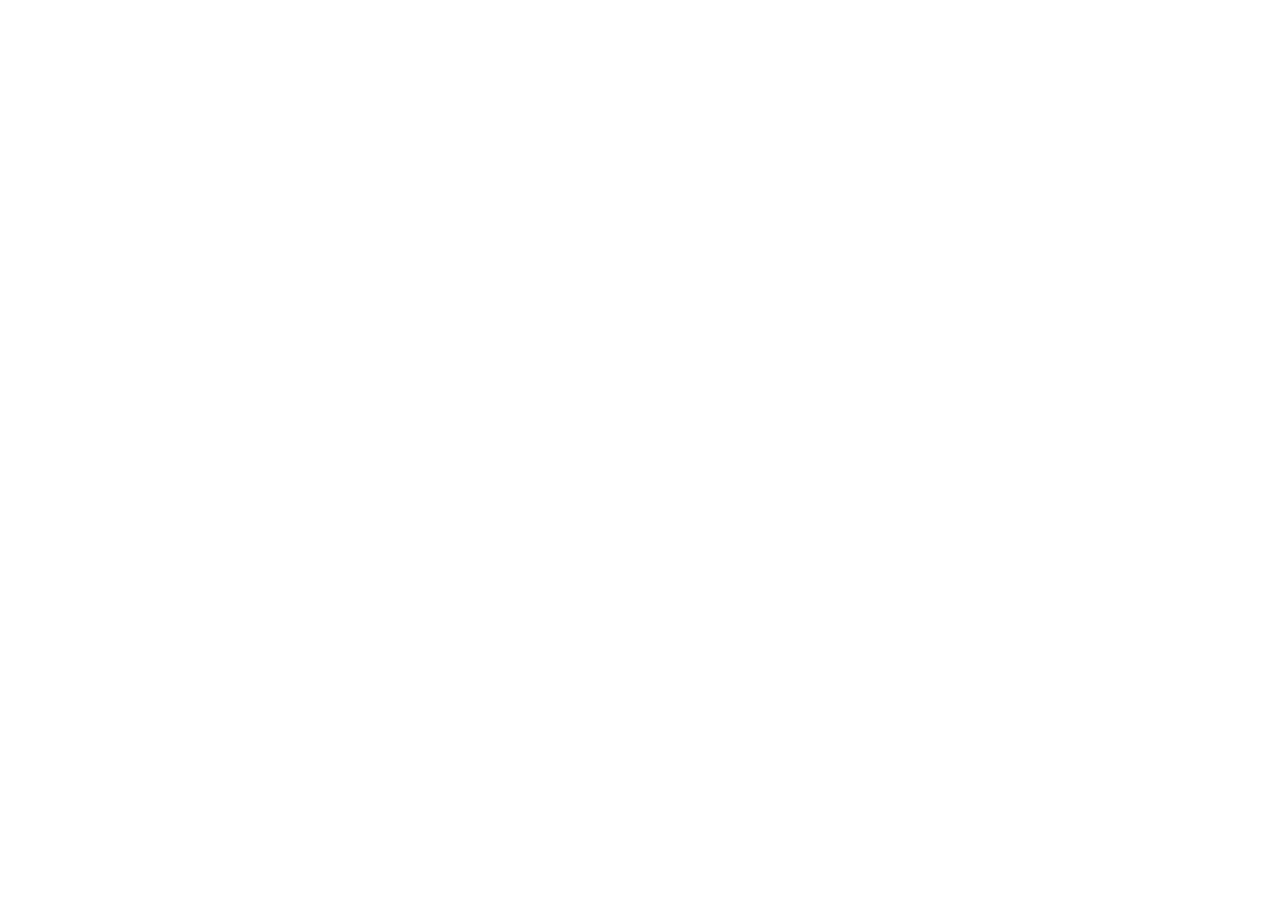
==== contact.html @ 65132873 "Initialisation du projet et structure des fichiers" ====
<!DOCTYPE html>
<html lang="en">
<head>
    <meta charset="UTF-8">
    <meta name="viewport" content="width=device-width, initial-scale=1.0">
    <title>AfriConnectSummit</title>
</head>
<body>
    
</body>
</html>
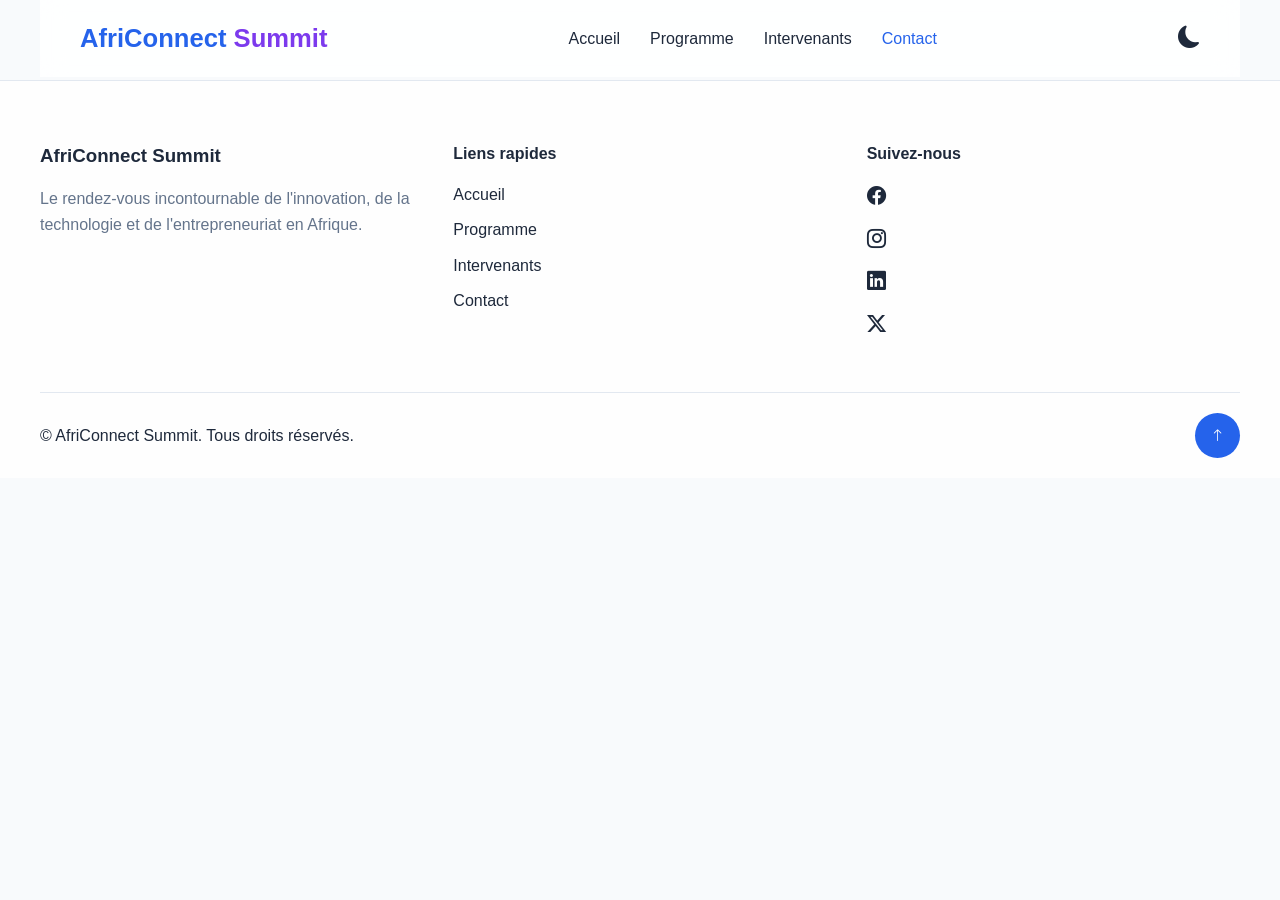
==== commit 2e14bcae: "Creation de la navbar et du footer communs" ====
--- a/contact.html
+++ b/contact.html
@@ -4,8 +4,122 @@
     <meta charset="UTF-8">
     <meta name="viewport" content="width=device-width, initial-scale=1.0">
     <title>AfriConnectSummit</title>
+    <link rel="stylesheet" href="css/style.css">
+    <link href="https://cdn.jsdelivr.net/npm/bootstrap-icons@1.11.3/font/bootstrap-icons.min.css" rel="stylesheet">
+
 </head>
 <body>
+
+    <header>
+
+        <nav class="navbar">
+
+            <a href="index.html" class="logo">
+                AfriConnect <span>Summit</span>
+            </a>
+
+            <ul class="nav-menu">
+
+              <li><a href="index.html">Accueil</a></li>
+
+              <li><a href="programme.html">Programme</a></li>
+
+              <li><a href="intervenants.html">Intervenants</a></li>
+
+              <li><a href="contact.html" class="active">Contact</a></li>
+
+            </ul>
+
+           <div class="nav-actions">
+
+                <button id="theme-toggle" aria-label="Changer de thème">
+
+                   <i class="bi bi-moon-fill"></i>
+
+                </button>
+
+                <button id="menu-toggle" aria-label="Ouvrir le menu">
+
+                   <i class="bi bi-list"></i>
+
+                </button>
+
+            </div>
+
+        </nav>
+
+    </header>
+
+    <main>
+
+    </main>
+
+    <footer>
+
+       <div class="footer-container">
+
+           <div class="footer-about">
+
+               <h3>AfriConnect Summit</h3>
+
+                <p>
+                  Le rendez-vous incontournable de l'innovation, de la technologie
+                  et de l'entrepreneuriat en Afrique.
+                </p>
+
+            </div>
+
+            <div class="footer-links">
+
+               <h4>Liens rapides</h4>
+
+               <ul>
+
+                 <li><a href="index.html">Accueil</a></li>
+
+                 <li><a href="programme.html">Programme</a></li>
+
+                 <li><a href="intervenants.html">Intervenants</a></li>
+
+                 <li><a href="contact.html">Contact</a></li>
+
+                </ul>
+
+            </div>
+
+            <div class="footer-social">
+
+              <h4>Suivez-nous</h4>
+
+              <a href="#"><i class="bi bi-facebook"></i></a>
+              <a href="#"><i class="bi bi-instagram"></i></a>
+              <a href="#"><i class="bi bi-linkedin"></i></a>
+              <a href="#"><i class="bi bi-twitter-x"></i></a>
+
+            </div>
+
+        </div>
+
+        <hr>
+
+        <div class="footer-bottom">
+
+           <p>
+              &copy; <span id="current-year"></span> AfriConnect Summit.
+              Tous droits réservés.
+           </p>
+
+           <button id="back-to-top" aria-label="Retour en haut">
+              <i class="bi bi-arrow-up"></i>
+           </button>
+
+        </div>
+
+    </footer>
+
+    
+
+    <script src="js/main.js"></script>
     
 </body>
 </html>
--- a/css/style.css
+++ b/css/style.css
@@ -0,0 +1,379 @@
+/* VARIABLES CSS */
+:root{
+
+    --primary-color:#2563EB;
+    --secondary-color:#7C3AED;
+
+    --background-color:#F8FAFC;
+    --surface-color:rgba(255,255,255,.85);
+
+    --text-color:#1E293B;
+    --text-light:#64748B;
+
+    --border-color:#E2E8F0;
+
+    --shadow:0 10px 30px rgba(0,0,0,.08);
+
+    --radius:15px;
+
+    --transition:all .3s ease;
+
+}
+
+[data-theme="dark"]{
+
+    --background-color:#020617;
+
+    --surface-color:rgba(15,23,42,.9);
+
+    --text-color:#F8FAFC;
+
+    --text-light:#CBD5E1;
+
+    --border-color:#334155;
+
+}
+/* STYLE GENERALE */
+*{
+    margin:0;
+    padding:0;
+    box-sizing:border-box;
+}
+
+body{
+
+    font-family:Arial, Helvetica, sans-serif;
+
+    background:var(--background-color);
+
+    color:var(--text-color);
+
+    transition:var(--transition);
+
+    line-height:1.6;
+
+}
+
+a{
+
+    text-decoration:none;
+
+    color:inherit;
+
+}
+
+ul{
+
+    list-style:none;
+
+}
+
+img{
+
+    max-width:100%;
+
+    display:block;
+
+}
+/* HEADER */
+header{
+
+    position: fixed;
+
+    top: 0;
+
+    left: 0;
+
+    width: 100%;
+
+    z-index: 1000;
+
+}
+
+/* NAVBAR */
+
+.navbar{
+
+    max-width: 1200px;
+
+    margin: auto;
+
+    padding: 18px 40px;
+
+    display: flex;
+
+    justify-content: space-between;
+
+    align-items: center;
+
+    background: var(--surface-color);
+
+    backdrop-filter: blur(12px);
+
+    transition: var(--transition);
+
+}
+
+.logo{
+
+    font-size: 1.6rem;
+
+    font-weight: 700;
+
+    color: var(--primary-color);
+
+}
+
+.logo span{
+
+    color: var(--secondary-color);
+
+}
+
+.nav-menu{
+
+    display: flex;
+
+    gap: 30px;
+
+}
+
+.nav-menu a{
+
+    font-weight: 500;
+
+    transition: var(--transition);
+
+}
+
+.nav-menu a:hover,
+
+.nav-menu a.active{
+
+    color: var(--primary-color);
+
+}
+
+.nav-actions{
+
+    display: flex;
+
+    align-items: center;
+
+    gap: 15px;
+
+}
+
+#theme-toggle,
+
+#menu-toggle{
+
+    border: none;
+
+    background: transparent;
+
+    cursor: pointer;
+
+    font-size: 1.4rem;
+
+    color: var(--text-color);
+
+    transition: var(--transition);
+
+}
+
+#theme-toggle:hover,
+
+#menu-toggle:hover{
+
+    color: var(--primary-color);
+
+}
+
+/* FOOTER */
+
+footer{
+
+    background: var(--surface-color);
+
+    margin-top: 80px;
+
+    padding: 60px 40px 20px;
+
+    border-top: 1px solid var(--border-color);
+
+}
+
+.footer-container{
+
+    max-width: 1200px;
+
+    margin: auto;
+
+    display: grid;
+
+    grid-template-columns: repeat(3,1fr);
+
+    gap: 40px;
+
+}
+
+.footer-about p{
+
+    margin-top: 15px;
+
+    color: var(--text-light);
+
+}
+
+.footer-links ul{
+
+    margin-top: 15px;
+
+}
+
+.footer-links li{
+
+    margin-bottom: 10px;
+
+}
+
+.footer-links a{
+
+    transition: var(--transition);
+
+}
+
+.footer-links a:hover{
+
+    color: var(--primary-color);
+
+}
+
+.footer-social{
+
+    display: flex;
+
+    flex-direction: column;
+
+}
+
+.footer-social h4{
+
+    margin-bottom: 15px;
+
+}
+
+.footer-social a{
+
+    margin-bottom: 12px;
+
+    font-size: 1.2rem;
+
+    transition: var(--transition);
+
+}
+
+.footer-social a:hover{
+
+    color: var(--primary-color);
+
+}
+
+hr{
+
+    margin: 40px 0 20px;
+
+    border: none;
+
+    border-top: 1px solid var(--border-color);
+
+}
+
+.footer-bottom{
+
+    max-width: 1200px;
+
+    margin: auto;
+
+    display: flex;
+
+    justify-content: space-between;
+
+    align-items: center;
+
+}
+
+/* Bouton RETOUR EN HAUT */
+
+#back-to-top{
+
+    width: 45px;
+
+    height: 45px;
+
+    border: none;
+
+    border-radius: 50%;
+
+    background: var(--primary-color);
+
+    color: white;
+
+    cursor: pointer;
+
+    transition: var(--transition);
+
+}
+
+#back-to-top:hover{
+
+    transform: translateY(-5px);
+
+}
+/* RESPONSIVE DE LA NAVBAR */
+#menu-toggle{
+    display: none;
+}
+
+@media (max-width:768px){
+
+    .nav-menu{
+
+        position: fixed;
+
+        top: 80px;
+
+        left: -100%;
+
+        width: 100%;
+
+        background: var(--surface-color);
+
+        backdrop-filter: blur(12px);
+
+        flex-direction: column;
+
+        align-items: center;
+
+        gap: 20px;
+
+        padding: 30px 0;
+
+        transition: var(--transition);
+
+    }
+
+    .nav-menu.active{
+
+        left: 0;
+
+    }
+
+    #menu-toggle{
+
+        display: block;
+
+    }
+
+}
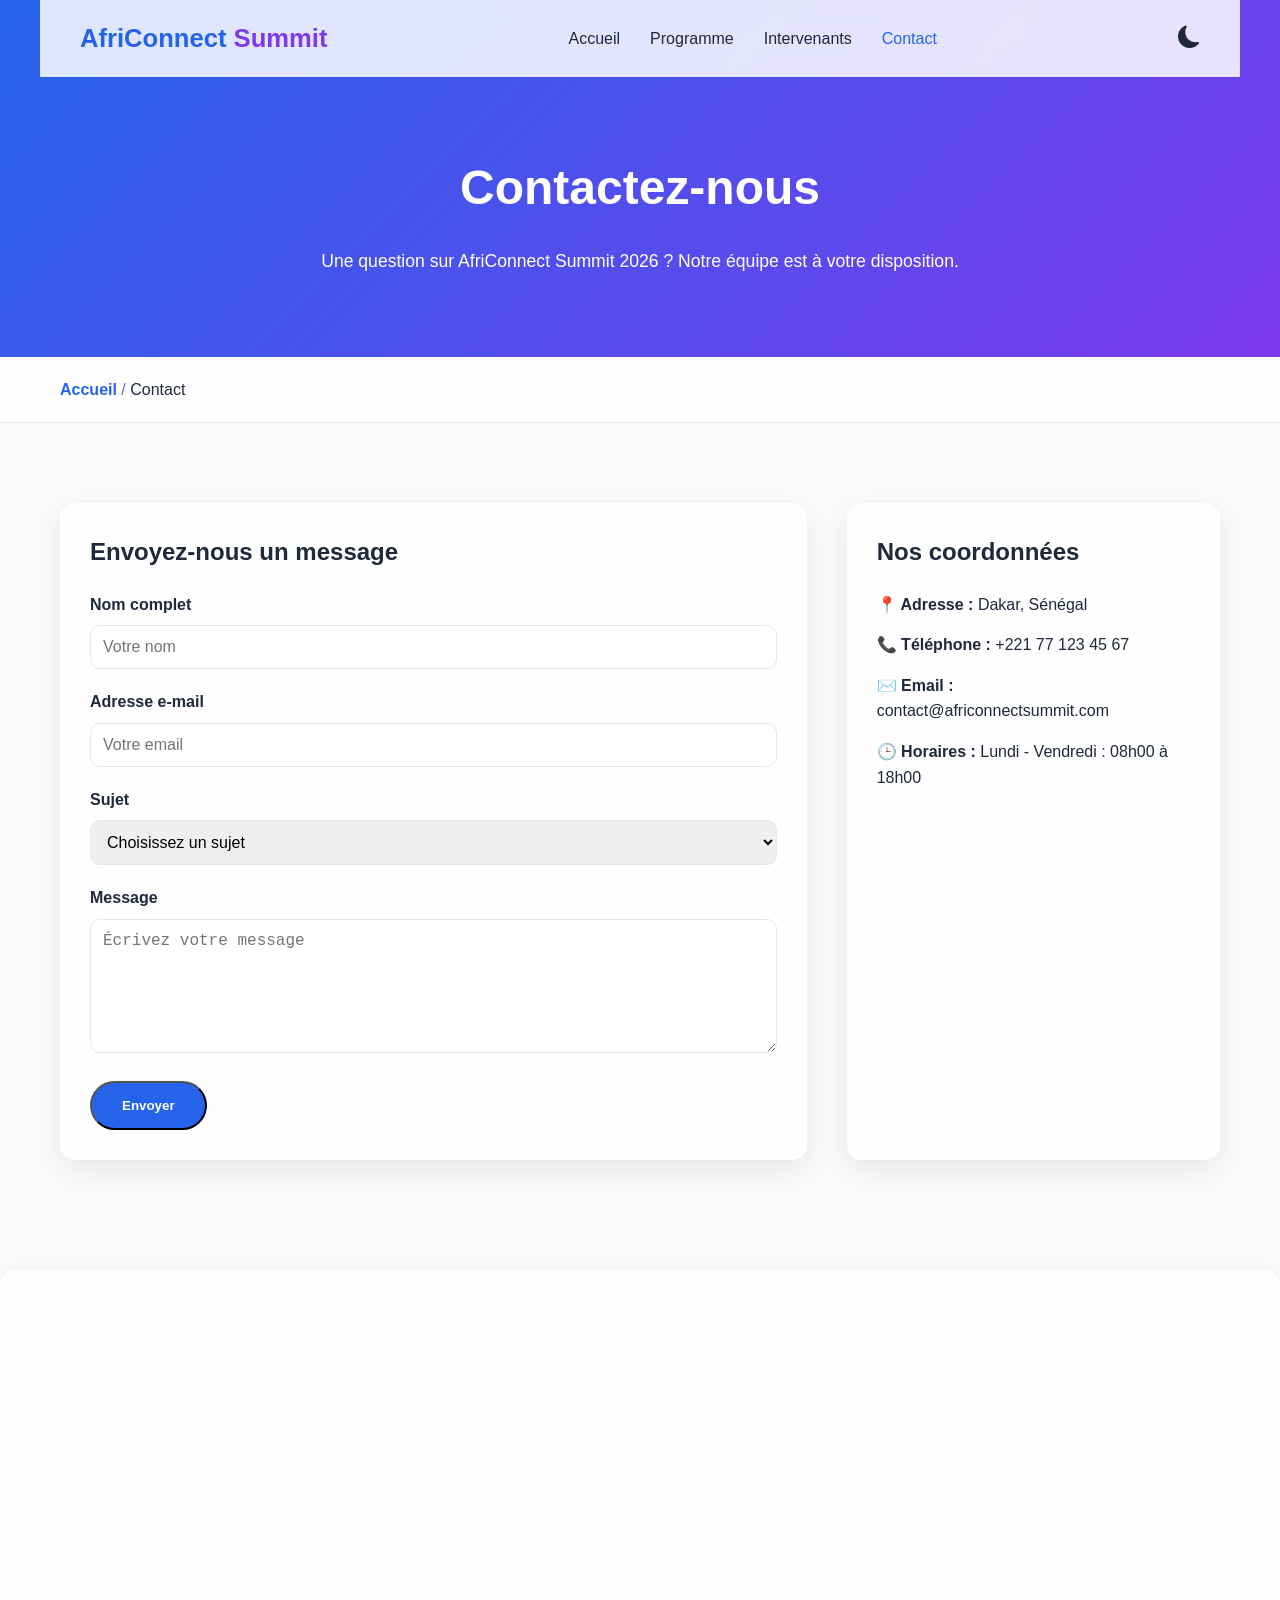
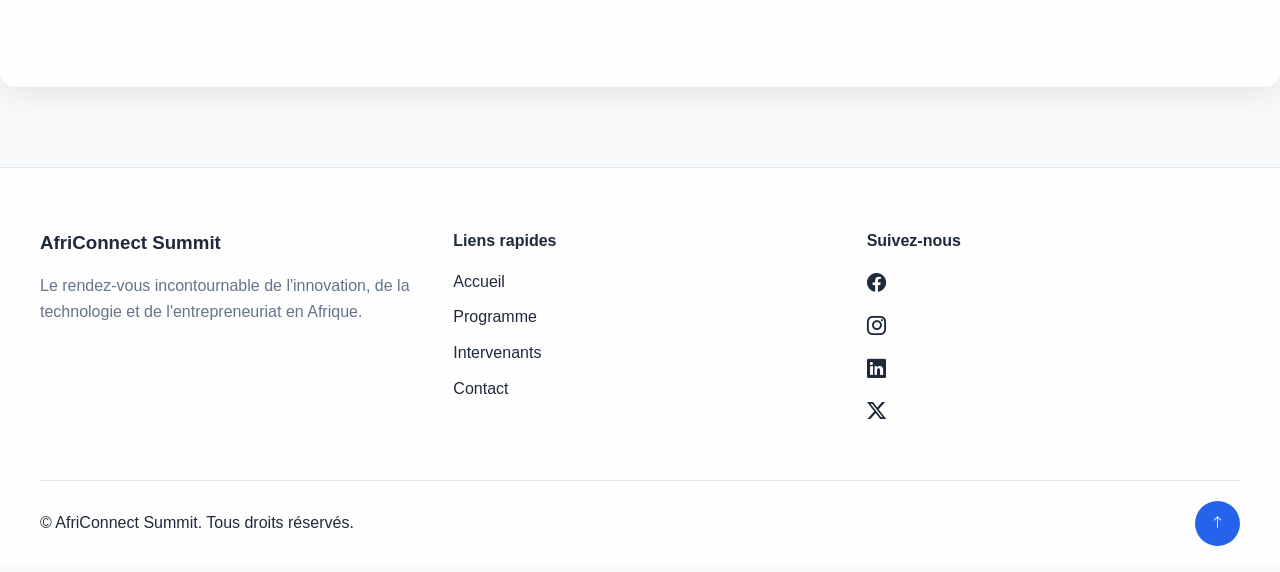
==== commit 84b4d2a0: "Creation de la page contact et mise en forme" ====
--- a/contact.html
+++ b/contact.html
@@ -1,5 +1,6 @@
 <!DOCTYPE html>
 <html lang="en">
+
 <head>
     <meta charset="UTF-8">
     <meta name="viewport" content="width=device-width, initial-scale=1.0">
@@ -8,6 +9,7 @@
     <link href="https://cdn.jsdelivr.net/npm/bootstrap-icons@1.11.3/font/bootstrap-icons.min.css" rel="stylesheet">
 
 </head>
+
 <body>
 
     <header>
@@ -20,27 +22,27 @@
 
             <ul class="nav-menu">
 
-              <li><a href="index.html">Accueil</a></li>
-
-              <li><a href="programme.html">Programme</a></li>
-
-              <li><a href="intervenants.html">Intervenants</a></li>
-
-              <li><a href="contact.html" class="active">Contact</a></li>
+                <li><a href="index.html">Accueil</a></li>
+
+                <li><a href="programme.html">Programme</a></li>
+
+                <li><a href="intervenant.html">Intervenants</a></li>
+
+                <li><a href="contact.html" class="active">Contact</a></li>
 
             </ul>
 
-           <div class="nav-actions">
+            <div class="nav-actions">
 
                 <button id="theme-toggle" aria-label="Changer de thème">
 
-                   <i class="bi bi-moon-fill"></i>
+                    <i class="bi bi-moon-fill"></i>
 
                 </button>
 
                 <button id="menu-toggle" aria-label="Ouvrir le menu">
 
-                   <i class="bi bi-list"></i>
+                    <i class="bi bi-list"></i>
 
                 </button>
 
@@ -52,36 +54,171 @@
 
     <main>
 
+        <!--section hero -->
+        <section class="page-hero">
+
+            <div class="container">
+
+                <h1>Contactez-nous</h1>
+
+                <p>
+                    Une question sur AfriConnect Summit 2026 ? Notre équipe est à votre disposition.
+                </p>
+
+            </div>
+
+        </section>
+
+        <!-- fil d'ariane -->
+
+        <section class="breadcrumb">
+
+            <div class="container">
+
+                <p>
+
+                    <a href="index.html">Accueil</a>
+
+                    /
+
+                    <span>Contact</span>
+
+                </p>
+
+            </div>
+
+        </section>
+
+        <!-- formulaire -->
+
+        <section class="contact">
+
+            <div class="container">
+
+                <div class="contact-grid">
+
+                    <!-- Formulaire de contact -->
+
+                    <div class="contact-form">
+
+                        <h2>Envoyez-nous un message</h2>
+
+                        <form>
+
+                            <div class="form-group">
+
+                                <label for="nom">Nom complet</label>
+
+                                <input type="text" id="nom" placeholder="Votre nom">
+
+                            </div>
+
+                            <div class="form-group">
+
+                                <label for="email">Adresse e-mail</label>
+
+                                <input type="email" id="email" placeholder="Votre email">
+
+                            </div>
+
+                            <div class="form-group">
+
+                                <label for="sujet">Sujet</label>
+
+                                <select id="sujet">
+
+                                    <option>Choisissez un sujet</option>
+                                    <option>Inscription</option>
+                                    <option>Partenariat</option>
+                                    <option>Information</option>
+                                    <option>Autre</option>
+
+                                </select>
+
+                            </div>
+
+                            <div class="form-group">
+
+                                <label for="message">Message</label>
+
+                                <textarea id="message" rows="6" placeholder="Écrivez votre message"></textarea>
+
+                            </div>
+
+                            <button type="submit" class="btn btn-primary">
+
+                                Envoyer
+
+                            </button>
+
+                        </form>
+
+                    </div>
+
+                    <!-- Informations -->
+
+                    <div class="contact-info">
+
+                        <h2>Nos coordonnées</h2>
+
+                        <p><strong>📍 Adresse :</strong> Dakar, Sénégal</p>
+
+                        <p><strong>📞 Téléphone :</strong> +221 77 123 45 67</p>
+
+                        <p><strong>✉️ Email :</strong> contact@africonnectsummit.com</p>
+
+                        <p><strong>🕒 Horaires :</strong> Lundi - Vendredi : 08h00 à 18h00</p>
+
+                    </div>
+
+                </div>
+
+            </div>
+
+        </section>
+        <!-- maps -->
+
+        <div class="contact-map">
+
+            <iframe src="https://www.google.com/maps?q=Dakar,+Senegal&output=embed" width="100%" height="350"
+                style="border:0;" allowfullscreen="" loading="lazy">
+            </iframe>
+
+        </div>
+
+
+
     </main>
 
     <footer>
 
-       <div class="footer-container">
-
-           <div class="footer-about">
-
-               <h3>AfriConnect Summit</h3>
+        <div class="footer-container">
+
+            <div class="footer-about">
+
+                <h3>AfriConnect Summit</h3>
 
                 <p>
-                  Le rendez-vous incontournable de l'innovation, de la technologie
-                  et de l'entrepreneuriat en Afrique.
+                    Le rendez-vous incontournable de l'innovation, de la technologie
+                    et de l'entrepreneuriat en Afrique.
                 </p>
 
             </div>
 
+
             <div class="footer-links">
 
-               <h4>Liens rapides</h4>
-
-               <ul>
-
-                 <li><a href="index.html">Accueil</a></li>
-
-                 <li><a href="programme.html">Programme</a></li>
-
-                 <li><a href="intervenants.html">Intervenants</a></li>
-
-                 <li><a href="contact.html">Contact</a></li>
+                <h4>Liens rapides</h4>
+
+                <ul>
+
+                    <li><a href="index.html">Accueil</a></li>
+
+                    <li><a href="programme.html">Programme</a></li>
+
+                    <li><a href="intervenants.html">Intervenants</a></li>
+
+                    <li><a href="contact.html">Contact</a></li>
 
                 </ul>
 
@@ -89,12 +226,12 @@
 
             <div class="footer-social">
 
-              <h4>Suivez-nous</h4>
-
-              <a href="#"><i class="bi bi-facebook"></i></a>
-              <a href="#"><i class="bi bi-instagram"></i></a>
-              <a href="#"><i class="bi bi-linkedin"></i></a>
-              <a href="#"><i class="bi bi-twitter-x"></i></a>
+                <h4>Suivez-nous</h4>
+
+                <a href="#"><i class="bi bi-facebook"></i></a>
+                <a href="#"><i class="bi bi-instagram"></i></a>
+                <a href="#"><i class="bi bi-linkedin"></i></a>
+                <a href="#"><i class="bi bi-twitter-x"></i></a>
 
             </div>
 
@@ -104,22 +241,23 @@
 
         <div class="footer-bottom">
 
-           <p>
-              &copy; <span id="current-year"></span> AfriConnect Summit.
-              Tous droits réservés.
-           </p>
-
-           <button id="back-to-top" aria-label="Retour en haut">
-              <i class="bi bi-arrow-up"></i>
-           </button>
+            <p>
+                &copy; <span id="current-year"></span> AfriConnect Summit.
+                Tous droits réservés.
+            </p>
+
+            <button id="back-to-top" aria-label="Retour en haut">
+                <i class="bi bi-arrow-up"></i>
+            </button>
 
         </div>
 
     </footer>
 
-    
+
 
     <script src="js/main.js"></script>
-    
+
 </body>
+
 </html>
--- a/css/style.css
+++ b/css/style.css
@@ -1,82 +1,84 @@
 /* VARIABLES CSS */
-:root{
-
-    --primary-color:#2563EB;
-    --secondary-color:#7C3AED;
-
-    --background-color:#F8FAFC;
-    --surface-color:rgba(255,255,255,.85);
-
-    --text-color:#1E293B;
-    --text-light:#64748B;
-
-    --border-color:#E2E8F0;
-
-    --shadow:0 10px 30px rgba(0,0,0,.08);
-
-    --radius:15px;
-
-    --transition:all .3s ease;
-
-}
-
-[data-theme="dark"]{
-
-    --background-color:#020617;
-
-    --surface-color:rgba(15,23,42,.9);
-
-    --text-color:#F8FAFC;
-
-    --text-light:#CBD5E1;
-
-    --border-color:#334155;
-
-}
+:root {
+
+    --primary-color: #2563EB;
+    --secondary-color: #7C3AED;
+
+    --background-color: #F8FAFC;
+    --surface-color: rgba(255, 255, 255, .85);
+
+    --text-color: #1E293B;
+    --text-light: #64748B;
+
+    --border-color: #E2E8F0;
+
+    --shadow: 0 10px 30px rgba(0, 0, 0, .08);
+
+    --radius: 15px;
+
+    --transition: all .3s ease;
+
+}
+
+[data-theme="dark"] {
+
+    --background-color: #020617;
+
+    --surface-color: rgba(15, 23, 42, .9);
+
+    --text-color: #F8FAFC;
+
+    --text-light: #CBD5E1;
+
+    --border-color: #334155;
+
+}
+
 /* STYLE GENERALE */
-*{
-    margin:0;
-    padding:0;
-    box-sizing:border-box;
-}
-
-body{
-
-    font-family:Arial, Helvetica, sans-serif;
-
-    background:var(--background-color);
-
-    color:var(--text-color);
-
-    transition:var(--transition);
-
-    line-height:1.6;
-
-}
-
-a{
-
-    text-decoration:none;
-
-    color:inherit;
-
-}
-
-ul{
-
-    list-style:none;
-
-}
-
-img{
-
-    max-width:100%;
-
-    display:block;
-
-}
+* {
+    margin: 0;
+    padding: 0;
+    box-sizing: border-box;
+}
+
+body {
+
+    font-family: Arial, Helvetica, sans-serif;
+
+    background: var(--background-color);
+
+    color: var(--text-color);
+
+    transition: var(--transition);
+
+    line-height: 1.6;
+
+}
+
+a {
+
+    text-decoration: none;
+
+    color: inherit;
+
+}
+
+ul {
+
+    list-style: none;
+
+}
+
+img {
+
+    max-width: 100%;
+
+    display: block;
+
+}
+
 /* HEADER */
-header{
+header {
 
     position: fixed;
 
@@ -92,7 +94,7 @@
 
 /* NAVBAR */
 
-.navbar{
+.navbar {
 
     max-width: 1200px;
 
@@ -114,7 +116,7 @@
 
 }
 
-.logo{
+.logo {
 
     font-size: 1.6rem;
 
@@ -124,13 +126,13 @@
 
 }
 
-.logo span{
+.logo span {
 
     color: var(--secondary-color);
 
 }
 
-.nav-menu{
+.nav-menu {
 
     display: flex;
 
@@ -138,7 +140,7 @@
 
 }
 
-.nav-menu a{
+.nav-menu a {
 
     font-weight: 500;
 
@@ -148,13 +150,13 @@
 
 .nav-menu a:hover,
 
-.nav-menu a.active{
+.nav-menu a.active {
 
     color: var(--primary-color);
 
 }
 
-.nav-actions{
+.nav-actions {
 
     display: flex;
 
@@ -166,7 +168,7 @@
 
 #theme-toggle,
 
-#menu-toggle{
+#menu-toggle {
 
     border: none;
 
@@ -184,7 +186,7 @@
 
 #theme-toggle:hover,
 
-#menu-toggle:hover{
+#menu-toggle:hover {
 
     color: var(--primary-color);
 
@@ -192,7 +194,7 @@
 
 /* FOOTER */
 
-footer{
+footer {
 
     background: var(--surface-color);
 
@@ -204,7 +206,7 @@
 
 }
 
-.footer-container{
+.footer-container {
 
     max-width: 1200px;
 
@@ -212,13 +214,13 @@
 
     display: grid;
 
-    grid-template-columns: repeat(3,1fr);
+    grid-template-columns: repeat(3, 1fr);
 
     gap: 40px;
 
 }
 
-.footer-about p{
+.footer-about p {
 
     margin-top: 15px;
 
@@ -226,31 +228,31 @@
 
 }
 
-.footer-links ul{
+.footer-links ul {
 
     margin-top: 15px;
 
 }
 
-.footer-links li{
+.footer-links li {
 
     margin-bottom: 10px;
 
 }
 
-.footer-links a{
-
-    transition: var(--transition);
-
-}
-
-.footer-links a:hover{
+.footer-links a {
+
+    transition: var(--transition);
+
+}
+
+.footer-links a:hover {
 
     color: var(--primary-color);
 
 }
 
-.footer-social{
+.footer-social {
 
     display: flex;
 
@@ -258,13 +260,13 @@
 
 }
 
-.footer-social h4{
+.footer-social h4 {
 
     margin-bottom: 15px;
 
 }
 
-.footer-social a{
+.footer-social a {
 
     margin-bottom: 12px;
 
@@ -274,13 +276,13 @@
 
 }
 
-.footer-social a:hover{
+.footer-social a:hover {
 
     color: var(--primary-color);
 
 }
 
-hr{
+hr {
 
     margin: 40px 0 20px;
 
@@ -290,7 +292,7 @@
 
 }
 
-.footer-bottom{
+.footer-bottom {
 
     max-width: 1200px;
 
@@ -306,7 +308,7 @@
 
 /* Bouton RETOUR EN HAUT */
 
-#back-to-top{
+#back-to-top {
 
     width: 45px;
 
@@ -326,19 +328,20 @@
 
 }
 
-#back-to-top:hover{
+#back-to-top:hover {
 
     transform: translateY(-5px);
 
 }
+
 /* RESPONSIVE DE LA NAVBAR */
-#menu-toggle{
+#menu-toggle {
     display: none;
 }
 
-@media (max-width:768px){
-
-    .nav-menu{
+@media (max-width:768px) {
+
+    .nav-menu {
 
         position: fixed;
 
@@ -364,16 +367,930 @@
 
     }
 
-    .nav-menu.active{
+    .nav-menu.active {
 
         left: 0;
 
     }
 
-    #menu-toggle{
+    #menu-toggle {
 
         display: block;
 
     }
 
+}
+
+/* HERO */
+.hero {
+
+    min-height: 100vh;
+
+    display: flex;
+
+    justify-content: center;
+
+    align-items: center;
+
+    text-align: center;
+
+    padding: 120px 20px 80px;
+
+}
+
+.hero-content {
+
+    max-width: 800px;
+
+}
+
+.hero-tag {
+
+    display: inline-block;
+
+    padding: 10px 20px;
+
+    border-radius: 50px;
+
+    background: rgba(37, 99, 235, .1);
+
+    color: var(--primary-color);
+
+    font-weight: 600;
+
+    margin-bottom: 20px;
+
+}
+
+.hero h1 {
+
+    font-size: 3.5rem;
+
+    margin-bottom: 20px;
+
+    line-height: 1.2;
+
+}
+
+.hero-description {
+
+    font-size: 1.2rem;
+
+    color: var(--text-light);
+
+    margin-bottom: 35px;
+
+}
+
+/* hero bouton */
+.hero-buttons {
+
+    display: flex;
+
+    justify-content: center;
+
+    gap: 20px;
+
+    flex-wrap: wrap;
+
+}
+
+.btn {
+
+    display: inline-block;
+
+    padding: 15px 30px;
+
+    border-radius: 50px;
+
+    font-weight: 600;
+
+    transition: var(--transition);
+
+}
+
+.btn-primary {
+
+    background: var(--primary-color);
+
+    color: #fff;
+
+}
+
+.btn-secondary {
+
+    border: 2px solid var(--primary-color);
+
+    color: var(--primary-color);
+
+}
+
+.btn:hover {
+
+    transform: translateY(-3px);
+
+    box-shadow: var(--shadow);
+
+}
+
+/* chiffre clè */
+.container {
+
+    max-width: 1200px;
+
+    margin: auto;
+
+    padding: 0 20px;
+
+}
+
+.stats {
+
+    padding: 100px 0;
+
+}
+
+.stats h2 {
+
+    text-align: center;
+
+    margin-bottom: 50px;
+
+    font-size: 2.5rem;
+
+}
+
+.stats-grid {
+
+    display: grid;
+
+    grid-template-columns: repeat(auto-fit, minmax(220px, 1fr));
+
+    gap: 30px;
+
+}
+
+.stat-card {
+
+    background: var(--surface-color);
+
+    padding: 35px 25px;
+
+    border-radius: var(--radius);
+
+    text-align: center;
+
+    box-shadow: var(--shadow);
+
+    transition: var(--transition);
+
+}
+
+.stat-card:hover {
+
+    transform: translateY(-8px);
+
+}
+
+.stat-card h3 {
+
+    font-size: 2.8rem;
+
+    color: var(--primary-color);
+
+    margin-bottom: 10px;
+
+}
+
+.stat-card p {
+
+    color: var(--text-light);
+
+    font-size: 1.1rem;
+
+}
+
+/* pouquoi participer */
+.why-participate {
+
+    padding: 100px 0;
+
+}
+
+.why-participate h2 {
+
+    text-align: center;
+
+    font-size: 2.5rem;
+
+    margin-bottom: 20px;
+
+}
+
+.why-grid {
+
+    display: grid;
+
+    grid-template-columns: repeat(auto-fit, minmax(280px, 1fr));
+
+    gap: 30px;
+
+    margin-top: 50px;
+
+}
+
+.why-card {
+
+    background: var(--surface-color);
+
+    padding: 35px;
+
+    border-radius: var(--radius);
+
+    text-align: center;
+
+    box-shadow: var(--shadow);
+
+    transition: var(--transition);
+
+}
+
+.why-card:hover {
+
+    transform: translateY(-8px);
+
+}
+
+.why-card i {
+
+    font-size: 3rem;
+
+    color: var(--primary-color);
+
+    margin-bottom: 20px;
+
+}
+
+.why-card h3 {
+
+    margin-bottom: 15px;
+
+    font-size: 1.4rem;
+
+}
+
+.why-card p {
+
+    color: var(--text-light);
+
+    line-height: 1.7;
+
+}
+
+/* intervenant */
+.featured-speakers {
+
+    padding: 100px 0;
+
+}
+
+.featured-speakers h2 {
+
+    text-align: center;
+
+    font-size: 2.5rem;
+
+    margin-bottom: 15px;
+
+}
+
+.section-description {
+
+    text-align: center;
+
+    color: var(--text-light);
+
+    margin-bottom: 50px;
+
+}
+
+.speakers-grid {
+
+    display: grid;
+
+    grid-template-columns: repeat(auto-fit, minmax(250px, 1fr));
+
+    gap: 30px;
+
+}
+
+.speaker-card {
+
+    background: var(--surface-color);
+
+    border-radius: var(--radius);
+
+    overflow: hidden;
+
+    box-shadow: var(--shadow);
+
+    text-align: center;
+
+    transition: var(--transition);
+
+}
+
+.speaker-card:hover {
+
+    transform: translateY(-8px);
+
+}
+
+.speaker-card img {
+
+    width: 100%;
+
+    height: 280px;
+
+    object-fit: cover;
+
+}
+
+.speaker-card h3 {
+
+    margin: 20px 0 10px;
+
+}
+
+.speaker-card p {
+
+    color: var(--text-light);
+
+    margin-bottom: 20px;
+
+}
+
+.featured-speakers .btn {
+
+    display: block;
+
+    width: max-content;
+
+    margin: 40px auto 0;
+
+}
+
+/* Sponsor */
+.sponsors {
+
+    padding: 100px 0;
+
+}
+
+.sponsors h2 {
+
+    text-align: center;
+
+    font-size: 2.5rem;
+
+    margin-bottom: 15px;
+
+}
+
+.sponsors-grid {
+
+    display: grid;
+
+    grid-template-columns: repeat(3, 1fr);
+
+    gap: 30px;
+
+    margin-top: 50px;
+
+}
+
+.sponsor-card {
+
+    background: var(--surface-color);
+
+    border-radius: var(--radius);
+
+    padding: 30px;
+
+    text-align: center;
+
+    box-shadow: var(--shadow);
+
+    transition: var(--transition);
+
+}
+
+.sponsor-card:hover {
+
+    transform: translateY(-8px);
+
+}
+
+.sponsor-card img {
+
+    width: 150px;
+
+    height: 100px;
+
+    margin: 20px auto 0;
+
+    object-fit: contain;
+
+}
+
+/* programme */
+/* hero */
+
+.page-hero {
+
+    padding: 150px 20px 80px;
+
+    text-align: center;
+
+    background: linear-gradient(135deg,
+            var(--primary-color),
+            var(--secondary-color));
+
+    color: white;
+
+}
+
+.page-hero h1 {
+
+    font-size: 3rem;
+
+    margin-bottom: 20px;
+
+}
+
+.page-hero p {
+
+    max-width: 700px;
+
+    margin: auto;
+
+    line-height: 1.7;
+
+    font-size: 1.1rem;
+
+}
+
+/* fil d'ariane */
+.breadcrumb {
+
+    padding: 20px 0;
+
+    background: var(--surface-color);
+
+    border-bottom: 1px solid var(--border-color);
+
+}
+
+.breadcrumb p {
+
+    color: var(--text-light);
+
+}
+
+.breadcrumb a {
+
+    color: var(--primary-color);
+
+    font-weight: 600;
+
+}
+
+.breadcrumb span {
+
+    color: var(--text-color);
+
+}
+
+/* onglet */
+
+.schedule-tabs {
+
+    padding: 60px 0;
+
+    text-align: center;
+
+}
+
+.tabs {
+
+    display: flex;
+
+    justify-content: center;
+
+    gap: 20px;
+
+    flex-wrap: wrap;
+
+    margin-top: 30px;
+
+}
+
+.tab-btn {
+
+    padding: 15px 30px;
+
+    border: none;
+
+    border-radius: 50px;
+
+    background: var(--surface-color);
+
+    color: var(--text-color);
+
+    cursor: pointer;
+
+    font-size: 1rem;
+
+    font-weight: 600;
+
+    transition: var(--transition);
+
+    box-shadow: var(--shadow);
+
+}
+
+.tab-btn:hover {
+
+    transform: translateY(-3px);
+
+}
+
+.tab-btn.active {
+
+    background: var(--primary-color);
+
+    color: white;
+
+}
+
+/* planning */
+
+.schedule {
+
+    padding: 80px 0;
+
+}
+
+.schedule-content {
+
+    display: none;
+
+}
+
+.schedule-content.active {
+
+    display: block;
+
+}
+
+.session {
+
+    display: flex;
+
+    gap: 25px;
+
+    padding: 25px;
+
+    margin-bottom: 20px;
+
+    background: var(--surface-color);
+
+    border-radius: var(--radius);
+
+    box-shadow: var(--shadow);
+
+}
+
+.time {
+
+    min-width: 90px;
+
+    font-weight: bold;
+
+    color: var(--primary-color);
+
+    font-size: 1.1rem;
+
+}
+
+.session h3 {
+
+    margin-bottom: 10px;
+
+}
+
+.session p {
+
+    color: var(--text-light);
+
+}
+
+/* thematiques */
+
+.topics {
+
+    padding: 100px 0;
+
+}
+
+.topics h2 {
+
+    text-align: center;
+
+    font-size: 2.5rem;
+
+    margin-bottom: 15px;
+
+}
+
+.topics-grid {
+
+    display: grid;
+
+    grid-template-columns: repeat(auto-fit, minmax(220px, 1fr));
+
+    gap: 30px;
+
+    margin-top: 50px;
+
+}
+
+.topic-card {
+
+    background: var(--surface-color);
+
+    padding: 35px 20px;
+
+    border-radius: var(--radius);
+
+    text-align: center;
+
+    box-shadow: var(--shadow);
+
+    transition: var(--transition);
+
+}
+
+.topic-card:hover {
+
+    transform: translateY(-8px);
+
+}
+
+.topic-card i {
+
+    font-size: 3rem;
+
+    color: var(--primary-color);
+
+    margin-bottom: 20px;
+
+}
+
+.topic-card h3 {
+
+    font-size: 1.3rem;
+
+}
+
+/* intervenant */
+
+/* presentation et filtre */
+.speakers-intro {
+
+    padding: 80px 0 40px;
+
+    text-align: center;
+
+}
+
+.speaker-filter {
+
+    padding: 20px 0 60px;
+
+}
+
+.speaker-filter .container {
+
+    display: flex;
+
+    justify-content: center;
+
+    gap: 15px;
+
+    flex-wrap: wrap;
+
+}
+
+.filter-btn {
+
+    padding: 12px 25px;
+
+    border: none;
+
+    border-radius: 30px;
+
+    background: var(--surface-color);
+
+    color: var(--text-color);
+
+    cursor: pointer;
+
+    font-weight: 600;
+
+    transition: var(--transition);
+
+    box-shadow: var(--shadow);
+
+}
+
+.filter-btn:hover {
+
+    transform: translateY(-3px);
+
+}
+
+.filter-btn.active {
+
+    background: var(--primary-color);
+
+    color: white;
+
+}
+
+/* cartes des intervenants */
+.speakers {
+
+    padding: 40px 0 100px;
+
+}
+
+.speakers-grid {
+
+    display: grid;
+
+    grid-template-columns: repeat(auto-fit, minmax(280px, 1fr));
+
+    gap: 30px;
+
+}
+
+.speaker-card {
+
+    background: var(--surface-color);
+
+    border-radius: var(--radius);
+
+    overflow: hidden;
+
+    box-shadow: var(--shadow);
+
+    transition: var(--transition);
+
+    text-align: center;
+
+}
+
+.speaker-card:hover {
+
+    transform: translateY(-8px);
+
+}
+
+.speaker-card img {
+
+    width: 100%;
+
+    height: 300px;
+
+    object-fit: cover;
+
+}
+
+.speaker-card h3 {
+
+    margin: 20px 0 10px;
+
+}
+
+.speaker-role {
+
+    color: var(--primary-color);
+
+    font-weight: 600;
+
+    margin-bottom: 15px;
+
+}
+
+.speaker-card p {
+
+    padding: 0 20px 20px;
+
+    color: var(--text-light);
+
+    line-height: 1.6;
+
+}
+
+/* contact */
+.contact {
+
+    padding: 80px 0;
+
+}
+
+.contact-grid {
+
+    display: grid;
+
+    grid-template-columns: 2fr 1fr;
+
+    gap: 40px;
+
+}
+
+.contact-form,
+.contact-info,
+.contact-map {
+
+    background: var(--surface-color);
+
+    padding: 30px;
+
+    border-radius: var(--radius);
+
+    box-shadow: var(--shadow);
+
+}
+
+.contact-form h2,
+.contact-info h2 {
+
+    margin-bottom: 20px;
+
+}
+
+.form-group {
+
+    margin-bottom: 20px;
+
+}
+
+.form-group label {
+
+    display: block;
+
+    margin-bottom: 8px;
+
+    font-weight: 600;
+
+}
+
+.form-group input,
+.form-group select,
+.form-group textarea {
+
+    width: 100%;
+
+    padding: 12px;
+
+    border: 1px solid var(--border-color);
+
+    border-radius: 10px;
+
+    font-size: 1rem;
+
+}
+
+.form-group textarea {
+
+    resize: vertical;
+
+}
+
+.contact-info p {
+
+    margin-bottom: 15px;
+
+    line-height: 1.6;
+
+}
+
+.contact-map {
+
+    margin-top: 30px;
+
+    overflow: hidden;
+
 }
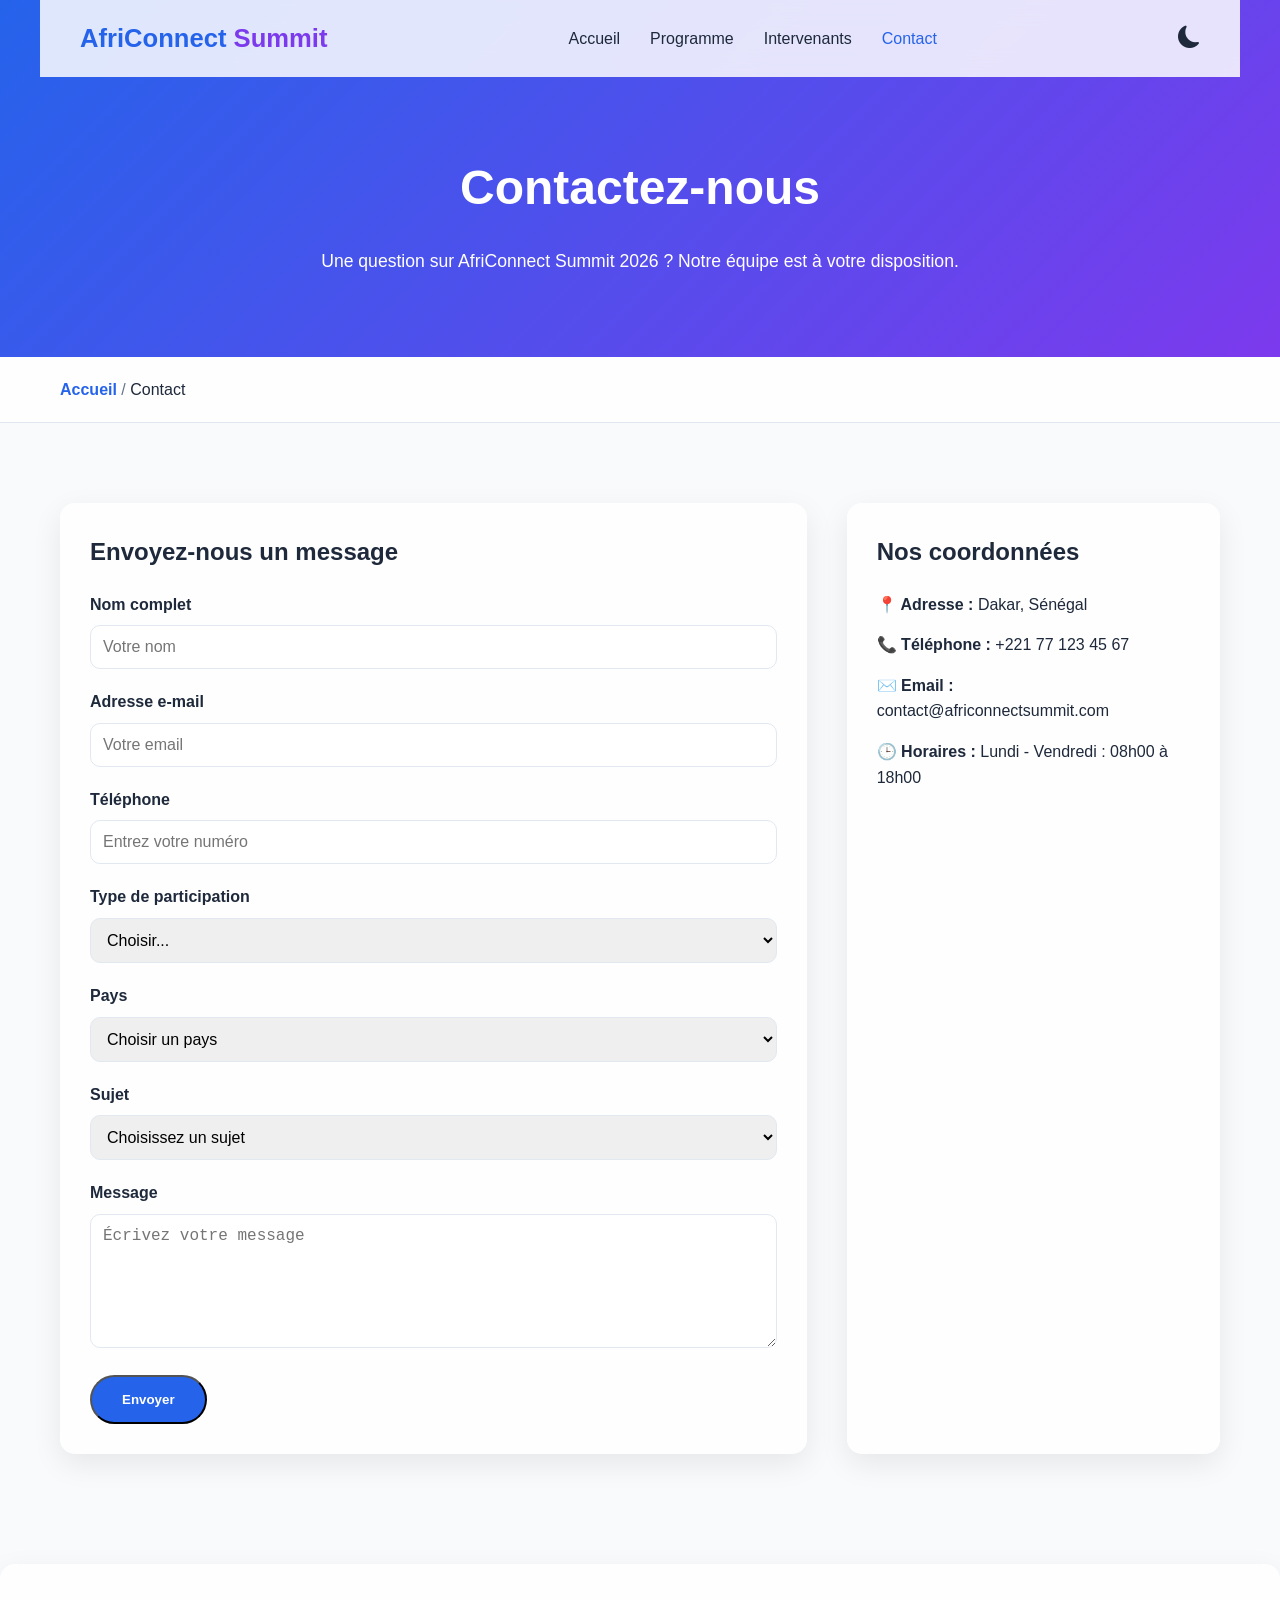
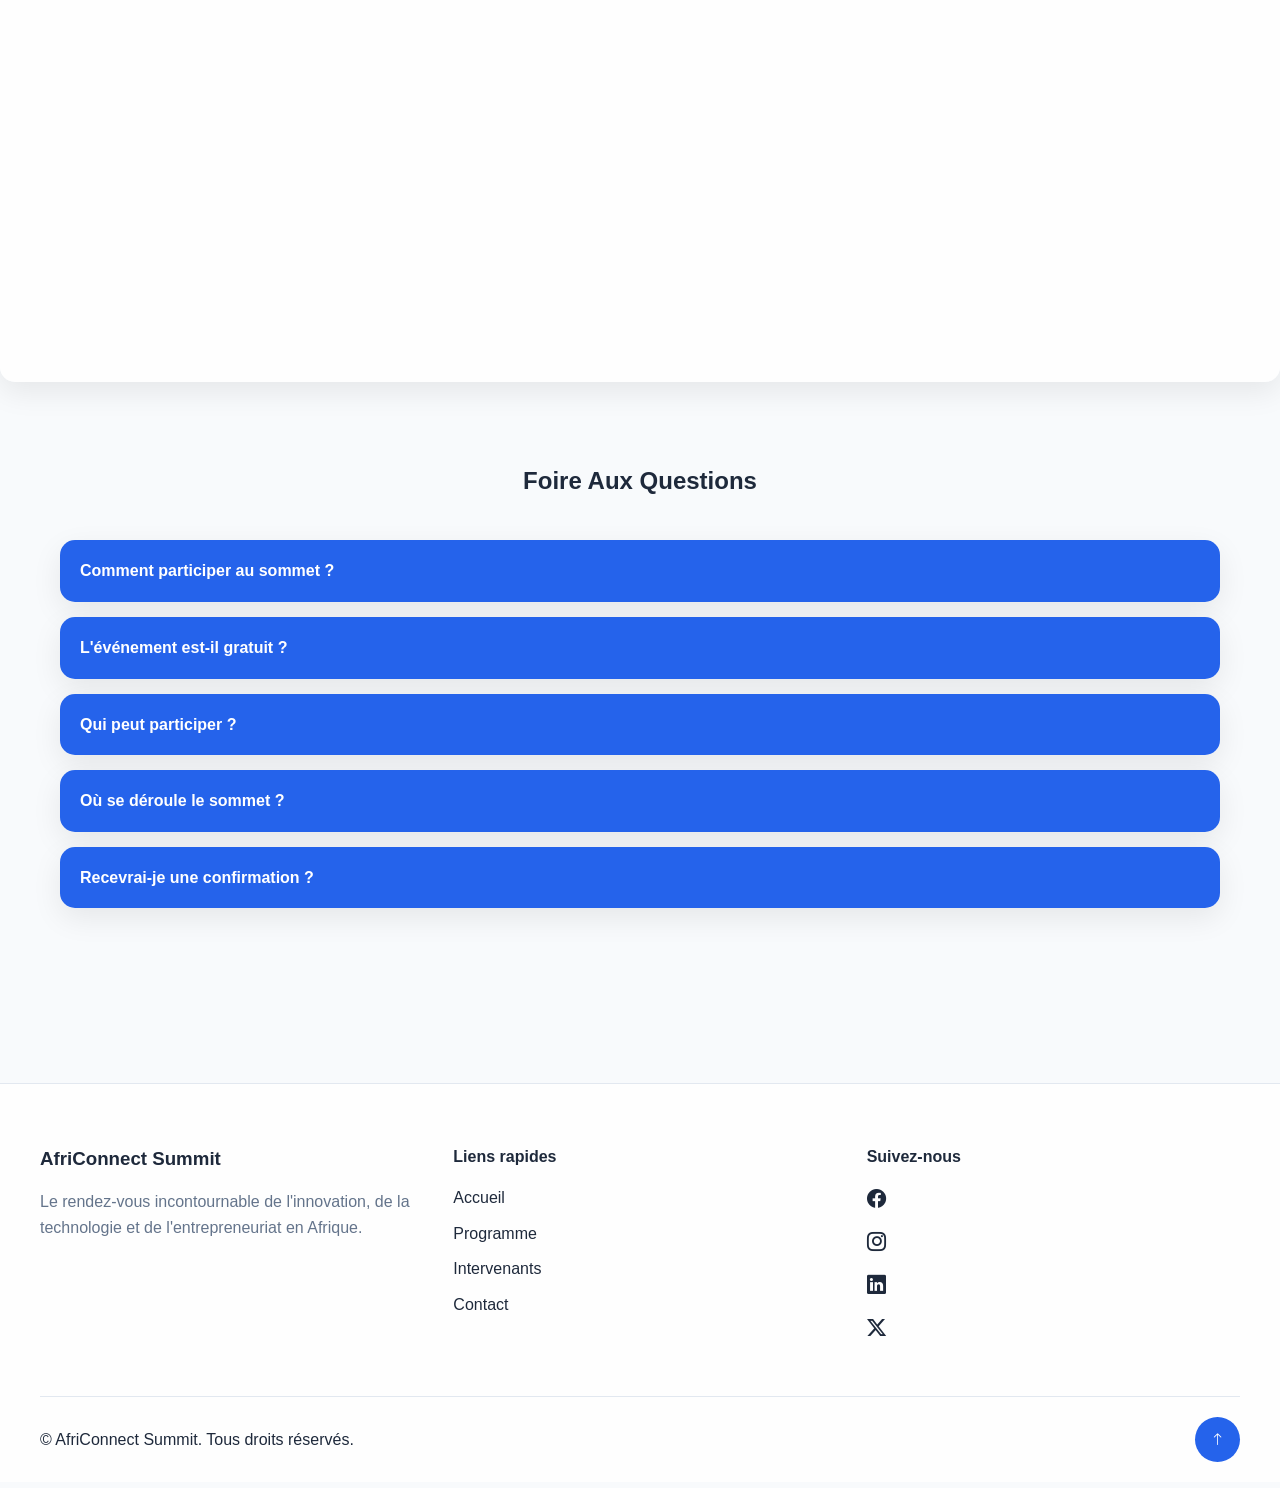
==== commit f73a873a: "Correction du projet selon les consignes" ====
--- a/contact.html
+++ b/contact.html
@@ -122,6 +122,47 @@
                             </div>
 
                             <div class="form-group">
+                                <label for="phone">Téléphone</label>
+                                <input type="tel" id="phone" name="phone" placeholder="Entrez votre numéro">
+                            </div>
+
+                            <div class="form-group">
+                                <label for="participation">Type de participation</label>
+
+                                <select id="participation" name="participation">
+
+                                    <option value="">Choisir...</option>
+                                    <option value="participant">Participant</option>
+                                    <option value="intervenant">Intervenant</option>
+                                    <option value="sponsor">Sponsor</option>
+
+                                </select>
+
+                            </div>
+
+                            <div class="form-group">
+                                <label for="country">Pays</label>
+
+                                <select id="country" name="country">
+
+                                    <option value="">Choisir un pays</option>
+
+                                    <option>Sénégal</option>
+                                    <option>Mali</option>
+                                    <option>Côte d'Ivoire</option>
+                                    <option>Ghana</option>
+                                    <option>Nigeria</option>
+                                    <option>Cameroun</option>
+                                    <option>Bénin</option>
+                                    <option>Togo</option>
+                                    <option>Burkina Faso</option>
+                                    <option>Guinée</option>
+
+                                </select>
+
+                            </div>
+
+                            <div class="form-group">
 
                                 <label for="sujet">Sujet</label>
 
@@ -186,7 +227,77 @@
 
         </div>
 
-
+        <!-- faq -->
+
+        <section class="faq">
+
+            <div class="container">
+
+                <h2>Foire Aux Questions</h2>
+
+                <div class="faq-item">
+
+                    <input type="checkbox" id="q1">
+
+                    <label for="q1">Comment participer au sommet ?</label>
+
+                    <div class="faq-content">
+                        <p>Remplissez le formulaire d'inscription disponible sur cette page.</p>
+                    </div>
+
+                </div>
+
+                <div class="faq-item">
+
+                    <input type="checkbox" id="q2">
+
+                    <label for="q2">L'événement est-il gratuit ?</label>
+
+                    <div class="faq-content">
+                        <p>Oui, l'accès est gratuit après validation de l'inscription.</p>
+                    </div>
+
+                </div>
+
+                <div class="faq-item">
+
+                    <input type="checkbox" id="q3">
+
+                    <label for="q3">Qui peut participer ?</label>
+
+                    <div class="faq-content">
+                        <p>Étudiants, professionnels, entrepreneurs et passionnés du numérique.</p>
+                    </div>
+
+                </div>
+
+                <div class="faq-item">
+
+                    <input type="checkbox" id="q4">
+
+                    <label for="q4">Où se déroule le sommet ?</label>
+
+                    <div class="faq-content">
+                        <p>À Dakar, dans un centre de conférence moderne.</p>
+                    </div>
+
+                </div>
+
+                <div class="faq-item">
+
+                    <input type="checkbox" id="q5">
+
+                    <label for="q5">Recevrai-je une confirmation ?</label>
+
+                    <div class="faq-content">
+                        <p>Oui, une confirmation sera envoyée par e-mail après votre inscription.</p>
+                    </div>
+
+                </div>
+
+            </div>
+
+        </section>
 
     </main>
 
--- a/css/style.css
+++ b/css/style.css
@@ -953,45 +953,51 @@
 
 }
 
-.session {
-
-    display: flex;
-
-    gap: 25px;
-
-    padding: 25px;
-
-    margin-bottom: 20px;
+.programme table {
+
+    width: 100%;
+
+    border-collapse: collapse;
 
     background: var(--surface-color);
 
+    box-shadow: var(--shadow);
+
     border-radius: var(--radius);
 
-    box-shadow: var(--shadow);
-
-}
-
-.time {
-
-    min-width: 90px;
-
-    font-weight: bold;
-
-    color: var(--primary-color);
-
-    font-size: 1.1rem;
-
-}
-
-.session h3 {
-
-    margin-bottom: 10px;
-
-}
-
-.session p {
-
-    color: var(--text-light);
+    overflow: hidden;
+
+}
+
+.programme th {
+
+    background: var(--primary-color);
+
+    color: white;
+
+    padding: 15px;
+
+    text-align: left;
+
+}
+
+.programme td {
+
+    padding: 15px;
+
+    border-bottom: 1px solid var(--border-color);
+
+}
+
+.programme tbody tr:nth-child(even) {
+
+    background: #f7f7f7;
+
+}
+
+.programme tbody tr:hover {
+
+    background: #e8f5e9;
 
 }
 
@@ -1200,6 +1206,18 @@
     color: var(--text-light);
 
     line-height: 1.6;
+
+}
+
+.speaker-country {
+
+    color: var(--text-light);
+
+    font-size: 0.95rem;
+
+    font-weight: 600;
+
+    margin-bottom: 15px;
 
 }
 
@@ -1293,4 +1311,79 @@
 
     overflow: hidden;
 
+}
+
+/* FAQ */
+/* FAQ */
+
+.faq {
+
+    padding: 80px 0;
+
+}
+
+.faq h2 {
+
+    text-align: center;
+
+    margin-bottom: 40px;
+
+}
+
+.faq-item {
+
+    margin-bottom: 15px;
+
+    border-radius: var(--radius);
+
+    overflow: hidden;
+
+    box-shadow: var(--shadow);
+
+}
+
+.faq-item input {
+
+    display: none;
+
+}
+
+.faq-item label {
+
+    display: block;
+
+    padding: 18px 20px;
+
+    background: var(--primary-color);
+
+    color: white;
+
+    cursor: pointer;
+
+    font-weight: 600;
+
+}
+
+.faq-content {
+
+    max-height: 0;
+
+    overflow: hidden;
+
+    background: var(--surface-color);
+
+    transition: max-height .3s ease;
+
+}
+
+.faq-content p {
+
+    padding: 20px;
+
+}
+
+.faq-item input:checked~.faq-content {
+
+    max-height: 200px;
+
 }
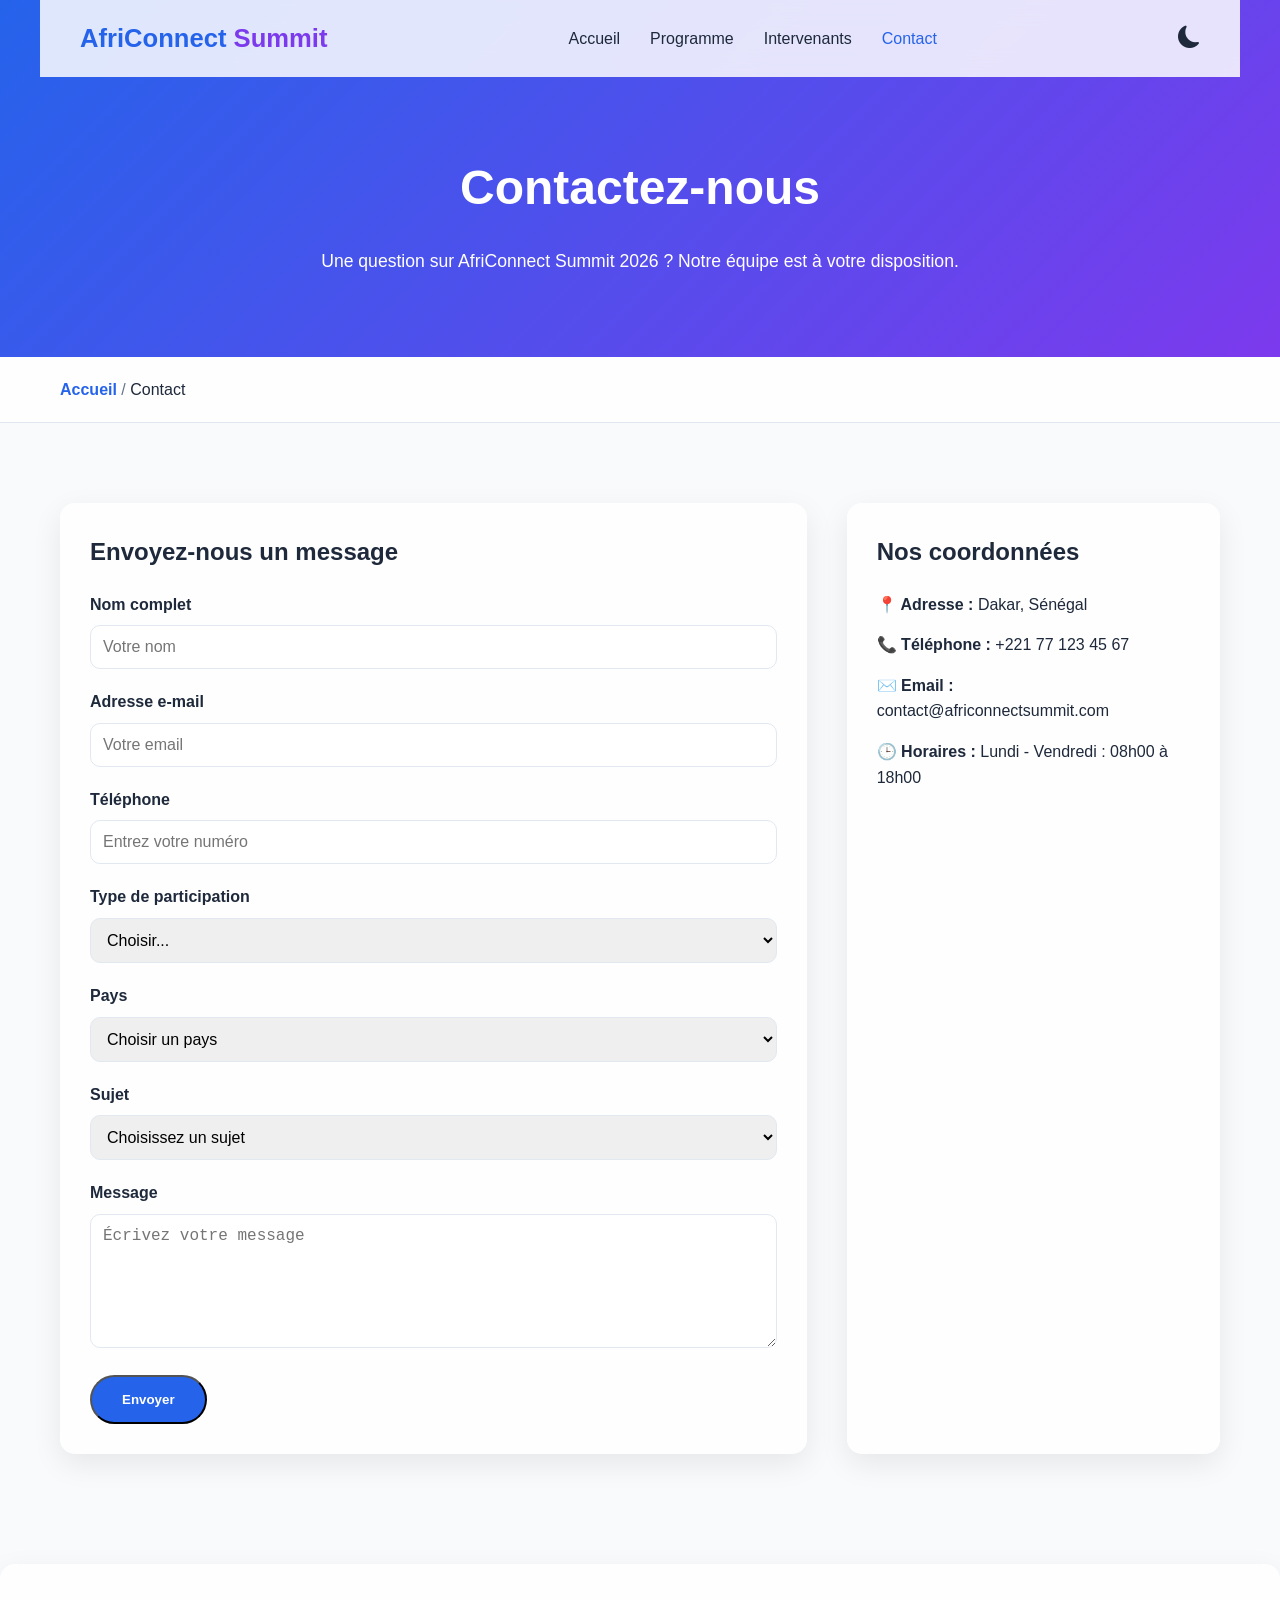
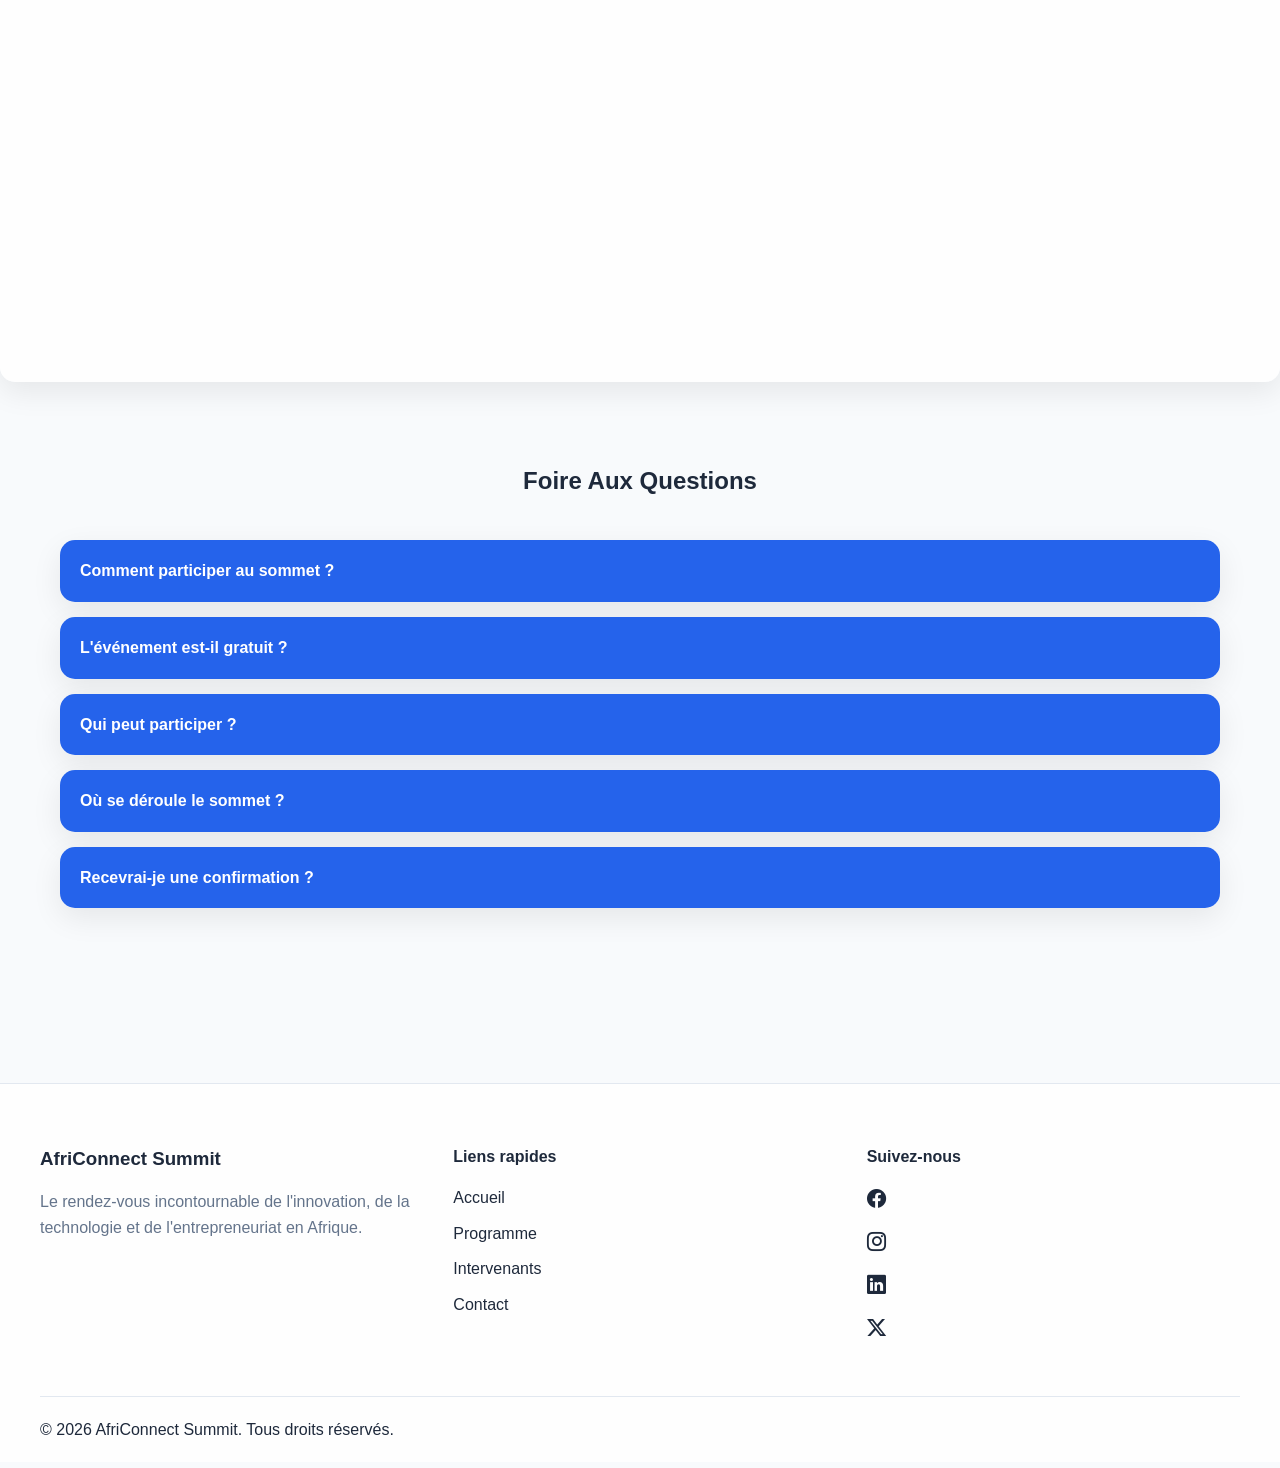
==== commit 133f3b1c: "Ajout des fonctionnalites javaScript" ====
--- a/contact.html
+++ b/contact.html
@@ -103,7 +103,7 @@
 
                         <h2>Envoyez-nous un message</h2>
 
-                        <form>
+                        <form id="contact-form">
 
                             <div class="form-group">
 
@@ -353,18 +353,21 @@
         <div class="footer-bottom">
 
             <p>
-                &copy; <span id="current-year"></span> AfriConnect Summit.
+                &copy; <span id="year"></span> AfriConnect Summit.
                 Tous droits réservés.
             </p>
-
-            <button id="back-to-top" aria-label="Retour en haut">
-                <i class="bi bi-arrow-up"></i>
-            </button>
-
         </div>
 
+        </div>
+
     </footer>
 
+    <button id="back-to-top" aria-label="Retour en haut">
+        <i class="bi bi-arrow-up"></i>
+    </button>
+
+
+
 
 
     <script src="js/main.js"></script>
--- a/css/style.css
+++ b/css/style.css
@@ -310,6 +310,11 @@
 
 #back-to-top {
 
+    position: fixed;
+    bottom: 25px;
+    right: 25px;
+    display: none;
+
     width: 45px;
 
     height: 45px;
@@ -941,13 +946,13 @@
 
 }
 
-.schedule-content {
+.tab-content {
 
     display: none;
 
 }
 
-.schedule-content.active {
+.tab-content.active {
 
     display: block;
 
@@ -1386,4 +1391,66 @@
 
     max-height: 200px;
 
+}
+
+/* RESPONSIVE */
+
+/* tablette */
+
+@media (max-width:992px) {
+
+    .hero-content {
+
+        grid-template-columns: 1fr;
+
+        text-align: center;
+
+    }
+
+    .hero-buttons {
+
+        justify-content: center;
+
+    }
+
+    /* les cartes */
+
+    .stats-grid,
+    .features-grid,
+    .speakers-grid,
+    .themes-grid {
+
+        grid-template-columns: repeat(2, 1fr);
+
+    }
+
+}
+
+/* mobile */
+
+@media (max-width:768px) {
+
+    .stats-grid,
+    .features-grid,
+    .speakers-grid,
+    .themes-grid {
+
+        grid-template-columns: 1fr;
+
+    }
+
+    .hero-title {
+
+        font-size: 2.2rem;
+
+    }
+
+    .hero-buttons {
+
+        flex-direction: column;
+
+        align-items: center;
+
+    }
+
 }
